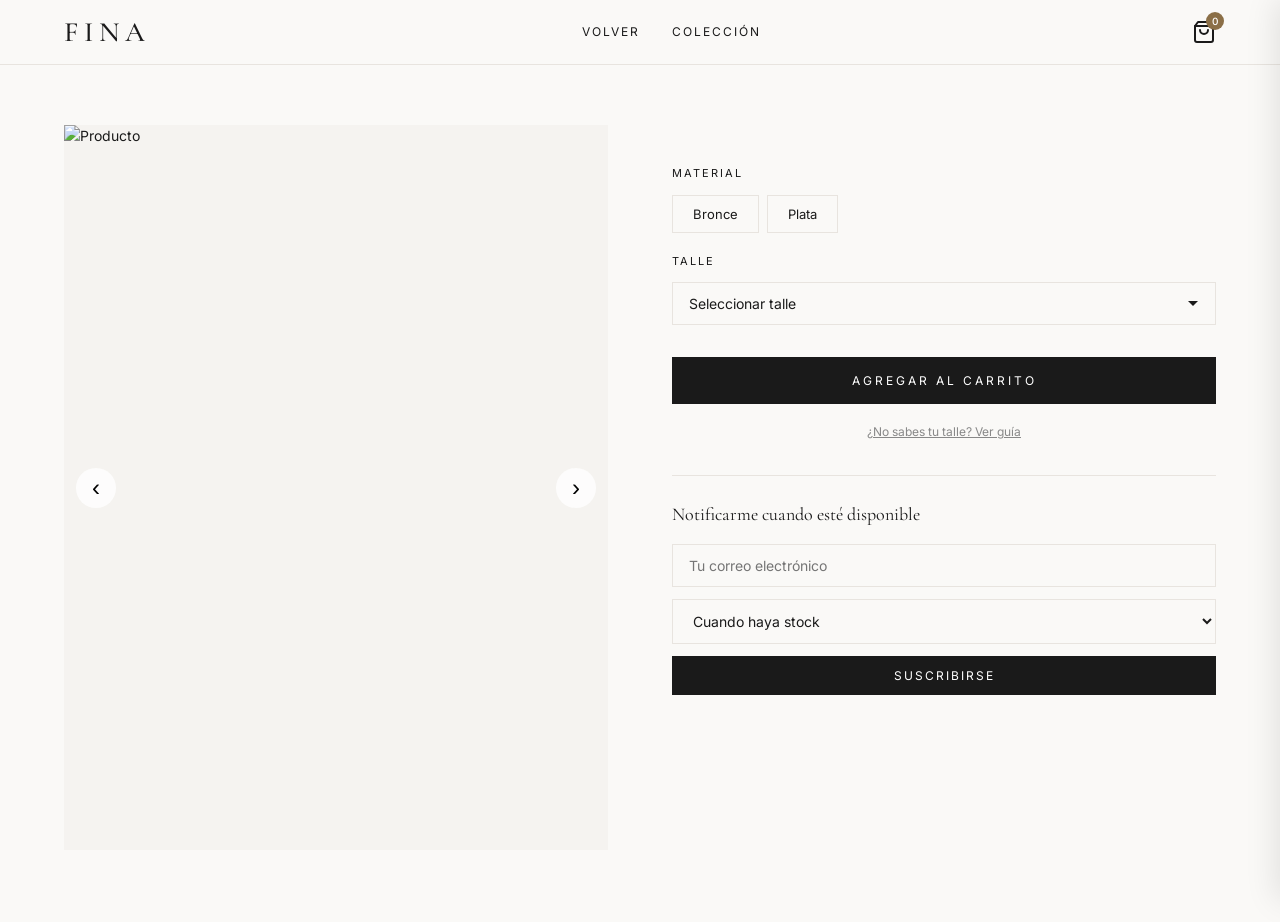
==== producto.html @ 8e187dfd "Sitio FINA Joyería — lanzamiento inicial Tienda online para anillos artesanales con conexión a Supab" ====
<!DOCTYPE html>
<html lang="es">
<head>
    <meta charset="UTF-8">
    <meta name="viewport" content="width=device-width, initial-scale=1.0">
    <title>FINA - Detalles del Producto</title>
    <link rel="stylesheet" href="styles.css">
</head>
<body>
    <!-- Header -->
    <header>
        <nav class="navbar">
            <div class="logo">FINA</div>
            <div class="nav-links">
                <a href="index.html" class="nav-link">Volver</a>
                <a href="index.html#anillos" class="nav-link">Colección</a>
            </div>
            <div class="cart-icon" onclick="toggleCart()">
                <svg xmlns="http://www.w3.org/2000/svg" width="24" height="24" viewBox="0 0 24 24" fill="none" stroke="currentColor" stroke-width="2" stroke-linecap="round" stroke-linejoin="round">
                    <path d="M6 2L3 6v14a2 2 0 0 0 2 2h14a2 2 0 0 0 2-2V6l-3-4z"/>
                    <line x1="3" y1="6" x2="21" y2="6"/>
                    <path d="M16 10a4 4 0 0 1-8 0"/>
                </svg>
                <span id="cart-count" class="cart-count">0</span>
            </div>
        </nav>
    </header>

    <!-- Product Details -->
    <section class="product-details-section">
        <div class="product-details-container">
            <!-- Image Gallery -->
            <div class="product-gallery">
                <div class="gallery-wrapper">
                    <img id="main-image" src="" alt="Producto" class="gallery-main-image">
                    <button class="gallery-arrow prev" onclick="prevImage()">‹</button>
                    <button class="gallery-arrow next" onclick="nextImage()">›</button>
                </div>
                <div class="gallery-thumbnails">
                    <div class="thumbnail-container" id="thumbnails"></div>
                </div>
            </div>

            <!-- Product Info -->
            <div class="product-info-details">
                <div class="product-code" id="product-code"></div>
                <h1 class="product-title" id="product-title"></h1>
                <p class="product-description" id="product-description"></p>

                <div class="product-price-section">
                    <div class="price" id="product-price"></div>
                    <div class="installments" id="product-installments"></div>
                </div>

                <div class="product-options">
                    <div class="option-group">
                        <label>Material</label>
                        <div class="material-selector" id="material-selector">
                            <button class="material-btn" data-material="bronce" onclick="selectMaterial('bronce')">Bronce</button>
                            <button class="material-btn" data-material="plata" onclick="selectMaterial('plata')">Plata</button>
                        </div>
                    </div>

                    <div class="option-group">
                        <label>Talle</label>
                        <select class="size-select" id="size-select">
                            <option value="">Seleccionar talle</option>
                            <option value="08">08</option>
                            <option value="09">09</option>
                            <option value="10">10</option>
                            <option value="11">11</option>
                            <option value="12">12</option>
                            <option value="13">13</option>
                            <option value="14">14</option>
                            <option value="15">15</option>
                            <option value="16">16</option>
                            <option value="17">17</option>
                            <option value="18">18</option>
                            <option value="19">19</option>
                            <option value="20">20</option>
                            <option value="21">21</option>
                            <option value="22">22</option>
                            <option value="23">23</option>
                            <option value="24">24</option>
                            <option value="25">25</option>
                            <option value="26">26</option>
                            <option value="27">27</option>
                            <option value="28">28</option>
                            <option value="29">29</option>
                            <option value="30">30</option>
                        </select>
                    </div>
                </div>

                <button class="add-to-cart-btn" onclick="addToCartFromDetails()">Agregar al carrito</button>

                <div class="size-guide-link-container">
                    <a href="#" onclick="openSizeGuide(); return false;" class="size-guide-link">¿No sabes tu talle? Ver guía</a>
                </div>

                <!-- Email Subscription Section -->
                <div class="email-subscription-section">
                    <h4>Notificarme cuando esté disponible</h4>
                    <form id="email-subscription-form" class="subscription-form">
                        <input type="email" name="email" placeholder="Tu correo electrónico" required>
                        <select name="notification-types">
                            <option value="stock_alert">Cuando haya stock</option>
                            <option value="new_product">Nuevos productos</option>
                            <option value="coming_soon">Próximamente</option>
                            <option value="stock_alert,new_product,coming_soon">Todas las notificaciones</option>
                        </select>
                        <button type="submit">Suscribirse</button>
                    </form>
                </div>
            </div>
        </div>
    </section>

    <!-- Cart Sidebar -->
    <div id="cart-sidebar" class="cart-sidebar">
        <div class="cart-header">
            <h2>Tu Carrito</h2>
            <button class="close-cart" onclick="toggleCart()">×</button>
        </div>
        <div id="cart-items" class="cart-items"></div>
        <div class="cart-footer">
            <div class="cart-total">
                <p>Total: <span id="cart-total">$0</span></p>
            </div>
            <div class="slide-button-container">
                <div class="slide-button-wrapper">
                    <div class="slide-button-bg"></div>
                    <button class="slide-button" id="slide-button">
                        <svg xmlns="http://www.w3.org/2000/svg" width="20" height="20" viewBox="0 0 24 24" fill="none" stroke="currentColor" stroke-width="2" stroke-linecap="round" stroke-linejoin="round">
                            <line x1="22" y1="2" x2="11" y2="13"/>
                            <polygon points="22 2 15 22 11 13 2 9 22 2"/>
                        </svg>
                    </button>
                    <span class="slide-text">Desliza para continuar</span>
                </div>
            </div>
        </div>
    </div>

    <!-- Cart Overlay -->
    <div id="cart-overlay" class="cart-overlay" onclick="toggleCart()"></div>

    <script type="module" src="script.js"></script>
    <script type="module" src="producto.js"></script>
</body>
</html>
---- styles.css ----
@import url('https://fonts.googleapis.com/css2?family=Cormorant+Garamond:ital,wght@0,300;0,400;0,500;0,600;1,300;1,400&family=Inter:wght@300;400;500&display=swap');

*, *::before, *::after { box-sizing: border-box; margin: 0; padding: 0; }

:root {
  --cream: #faf9f7;
  --dark: #1a1a1a;
  --brown: #8b6f47;
  --border: #e8e4df;
  --white: #fff;
  --gray: #888;
  --light: #f5f3f0;
}

html { scroll-behavior: smooth; }

body {
  font-family: 'Inter', sans-serif;
  background: var(--cream);
  color: var(--dark);
  font-size: 14px;
  line-height: 1.6;
}

/* ── NAVBAR ── */
header {
  position: sticky;
  top: 0;
  z-index: 100;
  background: var(--cream);
  border-bottom: 1px solid var(--border);
}

.navbar {
  max-width: 1200px;
  margin: 0 auto;
  padding: 0 24px;
  height: 64px;
  display: flex;
  align-items: center;
  justify-content: space-between;
}

.logo {
  font-family: 'Cormorant Garamond', serif;
  font-size: 28px;
  font-weight: 500;
  letter-spacing: 6px;
  cursor: pointer;
  text-decoration: none;
  color: var(--dark);
}

.nav-links { display: flex; gap: 32px; }

.nav-link {
  text-decoration: none;
  color: var(--dark);
  font-size: 12px;
  letter-spacing: 2px;
  text-transform: uppercase;
  transition: color 0.2s;
}
.nav-link:hover { color: var(--brown); }

.cart-icon {
  cursor: pointer;
  position: relative;
  display: flex;
  align-items: center;
  color: var(--dark);
  transition: color 0.2s;
}
.cart-icon:hover { color: var(--brown); }

.cart-count {
  position: absolute;
  top: -8px; right: -8px;
  background: var(--brown);
  color: #fff;
  border-radius: 50%;
  width: 18px; height: 18px;
  font-size: 10px;
  display: flex;
  align-items: center;
  justify-content: center;
  font-weight: 500;
}

/* ── HERO SLIDER ── */
.hero-slider {
  position: relative;
  width: 100%;
  height: calc(100vh - 64px);
  overflow: hidden;
}

.slider-container, .slider-wrapper {
  position: relative;
  width: 100%;
  height: 100%;
}

.slide {
  position: absolute;
  inset: 0;
  width: 100%; height: 100%;
  object-fit: cover;
  opacity: 0;
  transition: opacity 0.8s ease;
}
.slide.active { opacity: 1; }

.slider-arrow {
  position: absolute;
  top: 50%;
  transform: translateY(-50%);
  background: rgba(255,255,255,0.75);
  border: none;
  width: 48px; height: 48px;
  border-radius: 50%;
  font-size: 28px;
  cursor: pointer;
  z-index: 10;
  display: flex;
  align-items: center;
  justify-content: center;
  transition: background 0.2s;
  color: var(--dark);
}
.slider-arrow:hover { background: #fff; }
.slider-arrow.prev { left: 20px; }
.slider-arrow.next { right: 20px; }

.slider-dots {
  position: absolute;
  bottom: 20px;
  left: 50%;
  transform: translateX(-50%);
  display: flex;
  gap: 8px;
  z-index: 10;
}

.dot {
  width: 8px; height: 8px;
  border-radius: 50%;
  background: rgba(255,255,255,0.5);
  cursor: pointer;
  transition: background 0.3s;
}
.dot.active { background: #fff; }

/* ── PRODUCTS SECTION ── */
.products-section {
  max-width: 1200px;
  margin: 0 auto;
  padding: 80px 24px;
}

.section-title {
  font-family: 'Cormorant Garamond', serif;
  font-size: 36px;
  font-weight: 400;
  letter-spacing: 4px;
  text-align: center;
  margin-bottom: 48px;
}

.products-grid {
  display: grid;
  grid-template-columns: repeat(auto-fill, minmax(280px, 1fr));
  gap: 32px;
}

.loading {
  grid-column: 1 / -1;
  text-align: center;
  color: var(--gray);
  padding: 80px 0;
  letter-spacing: 1px;
}

.product-card {
  cursor: pointer;
  transition: transform 0.3s;
}
.product-card:hover { transform: translateY(-4px); }

.product-card-image-wrapper {
  position: relative;
  overflow: hidden;
  aspect-ratio: 3 / 4;
  background: var(--light);
  margin-bottom: 16px;
}
.product-card-image-wrapper img {
  width: 100%; height: 100%;
  object-fit: cover;
  transition: transform 0.5s ease;
}
.product-card:hover .product-card-image-wrapper img { transform: scale(1.05); }

.product-card-badge {
  position: absolute;
  top: 12px; left: 12px;
  background: var(--dark);
  color: #fff;
  font-size: 10px;
  letter-spacing: 2px;
  text-transform: uppercase;
  padding: 4px 10px;
}

.product-card-info { padding: 0 4px; }

.product-card-code {
  font-size: 11px;
  color: var(--gray);
  letter-spacing: 2px;
  text-transform: uppercase;
  margin-bottom: 4px;
}

.product-card-name {
  font-family: 'Cormorant Garamond', serif;
  font-size: 22px;
  font-weight: 400;
  margin-bottom: 8px;
}

.product-card-price {
  font-size: 14px;
  color: var(--brown);
  font-weight: 500;
}

.product-card-btn {
  display: block;
  width: 100%;
  margin-top: 12px;
  padding: 12px;
  background: transparent;
  border: 1px solid var(--dark);
  color: var(--dark);
  font-family: 'Inter', sans-serif;
  font-size: 11px;
  letter-spacing: 2px;
  text-transform: uppercase;
  cursor: pointer;
  transition: all 0.2s;
}
.product-card-btn:hover:not(:disabled) {
  background: var(--dark);
  color: #fff;
}
.product-card-btn:disabled {
  border-color: var(--border);
  color: var(--gray);
  cursor: default;
}

.coming-soon-section { margin-top: 80px; }
.product-card.coming-soon .product-card-image-wrapper { filter: grayscale(0.3); }

/* ── CART SIDEBAR ── */
.cart-sidebar {
  position: fixed;
  top: 0; right: -420px;
  width: 420px;
  height: 100vh;
  background: var(--white);
  z-index: 200;
  display: flex;
  flex-direction: column;
  transition: right 0.4s ease;
  box-shadow: -4px 0 30px rgba(0,0,0,0.1);
}
.cart-sidebar.open { right: 0; }

.cart-header {
  padding: 24px;
  border-bottom: 1px solid var(--border);
  display: flex;
  justify-content: space-between;
  align-items: center;
}
.cart-header h2 {
  font-family: 'Cormorant Garamond', serif;
  font-size: 24px;
  font-weight: 400;
  letter-spacing: 2px;
}

.close-cart {
  background: none;
  border: none;
  font-size: 28px;
  cursor: pointer;
  color: var(--dark);
  line-height: 1;
}

.cart-items {
  flex: 1;
  overflow-y: auto;
  padding: 16px 24px;
}

.cart-item {
  display: flex;
  gap: 16px;
  padding: 16px 0;
  border-bottom: 1px solid var(--border);
}
.cart-item img {
  width: 80px; height: 80px;
  object-fit: cover;
  flex-shrink: 0;
}
.cart-item-info { flex: 1; }
.cart-item-name {
  font-family: 'Cormorant Garamond', serif;
  font-size: 18px;
  margin-bottom: 4px;
}
.cart-item-details { font-size: 12px; color: var(--gray); margin-bottom: 8px; }
.cart-item-price { font-size: 14px; color: var(--brown); font-weight: 500; }

.cart-item-remove {
  background: none;
  border: none;
  color: var(--gray);
  cursor: pointer;
  font-size: 20px;
  align-self: flex-start;
  transition: color 0.2s;
}
.cart-item-remove:hover { color: var(--dark); }

.cart-footer {
  padding: 24px;
  border-top: 1px solid var(--border);
}
.cart-total { margin-bottom: 20px; font-size: 16px; }
.cart-total span { font-weight: 600; color: var(--brown); }
.cart-empty { text-align: center; color: var(--gray); padding: 48px 0; }

/* Slide button */
.slide-button-wrapper {
  position: relative;
  width: 100%; height: 56px;
  background: var(--light);
  overflow: hidden;
  display: flex;
  align-items: center;
}
.slide-button-bg {
  position: absolute;
  left: 0; top: 0;
  height: 100%; width: 56px;
  background: var(--dark);
  pointer-events: none;
}
.slide-button {
  position: relative;
  z-index: 2;
  width: 56px; height: 56px;
  background: var(--dark);
  border: none;
  color: #fff;
  cursor: grab;
  display: flex;
  align-items: center;
  justify-content: center;
  flex-shrink: 0;
  touch-action: none;
}
.slide-button:active { cursor: grabbing; }
.slide-text {
  position: relative;
  z-index: 2;
  flex: 1;
  text-align: center;
  font-size: 11px;
  letter-spacing: 2px;
  text-transform: uppercase;
  color: var(--gray);
  user-select: none;
  pointer-events: none;
}

.cart-overlay {
  position: fixed;
  inset: 0;
  background: rgba(0,0,0,0.3);
  z-index: 150;
  opacity: 0;
  pointer-events: none;
  transition: opacity 0.4s;
}
.cart-overlay.open { opacity: 1; pointer-events: all; }

/* ── FOOTER ── */
footer {
  background: var(--dark);
  color: var(--white);
  padding: 48px 24px 24px;
}
.footer-content {
  max-width: 1200px;
  margin: 0 auto;
  display: flex;
  justify-content: space-between;
  align-items: flex-start;
  margin-bottom: 32px;
}
.footer-left h3 {
  font-family: 'Cormorant Garamond', serif;
  font-size: 28px;
  font-weight: 500;
  letter-spacing: 6px;
  margin-bottom: 8px;
}
.footer-left p { color: #aaa; font-size: 13px; }

.contact-link {
  display: flex;
  align-items: center;
  gap: 8px;
  color: #ccc;
  text-decoration: none;
  font-size: 13px;
  transition: color 0.2s;
}
.contact-link:hover { color: #fff; }
.contact-link-small { color: #aaa; text-decoration: none; font-size: 13px; }

.copyright {
  max-width: 1200px;
  margin: 0 auto;
  padding-top: 24px;
  border-top: 1px solid #333;
  font-size: 12px;
  color: #666;
  text-align: center;
}

/* ── PRODUCT DETAILS PAGE ── */
.product-details-section {
  max-width: 1200px;
  margin: 0 auto;
  padding: 60px 24px;
}
.product-details-container {
  display: grid;
  grid-template-columns: 1fr 1fr;
  gap: 64px;
  align-items: start;
}

.product-gallery { position: sticky; top: 84px; }

.gallery-wrapper {
  position: relative;
  aspect-ratio: 3 / 4;
  overflow: hidden;
  background: var(--light);
}
.gallery-main-image { width: 100%; height: 100%; object-fit: cover; }

.gallery-arrow {
  position: absolute;
  top: 50%;
  transform: translateY(-50%);
  background: rgba(255,255,255,0.8);
  border: none;
  width: 40px; height: 40px;
  border-radius: 50%;
  font-size: 24px;
  cursor: pointer;
  display: flex;
  align-items: center;
  justify-content: center;
  transition: background 0.2s;
}
.gallery-arrow:hover { background: #fff; }
.gallery-arrow.prev { left: 12px; }
.gallery-arrow.next { right: 12px; }

.gallery-thumbnails { margin-top: 12px; }
.thumbnail-container { display: flex; gap: 8px; flex-wrap: wrap; }

.thumb {
  width: 72px; height: 72px;
  object-fit: cover;
  cursor: pointer;
  opacity: 0.6;
  transition: opacity 0.2s;
  border: 2px solid transparent;
}
.thumb.active, .thumb:hover { opacity: 1; border-color: var(--dark); }

.product-info-details { padding-top: 8px; }
.product-code { font-size: 11px; color: var(--gray); letter-spacing: 3px; text-transform: uppercase; margin-bottom: 8px; }
.product-title { font-family: 'Cormorant Garamond', serif; font-size: 40px; font-weight: 400; margin-bottom: 16px; line-height: 1.1; }
.product-description { color: var(--gray); font-size: 14px; line-height: 1.8; margin-bottom: 32px; }

.product-price-section { margin-bottom: 32px; }
.price { font-family: 'Cormorant Garamond', serif; font-size: 32px; color: var(--brown); margin-bottom: 4px; }
.installments { font-size: 13px; color: var(--gray); }

.product-options { margin-bottom: 32px; }
.option-group { margin-bottom: 20px; }
.option-group label { display: block; font-size: 11px; letter-spacing: 2px; text-transform: uppercase; margin-bottom: 12px; }

.material-selector { display: flex; gap: 8px; }
.material-btn {
  padding: 10px 20px;
  border: 1px solid var(--border);
  background: transparent;
  font-family: 'Inter', sans-serif;
  font-size: 13px;
  cursor: pointer;
  transition: all 0.2s;
  color: var(--dark);
}
.material-btn.active { background: var(--dark); color: #fff; border-color: var(--dark); }

.size-select {
  width: 100%;
  padding: 12px 16px;
  border: 1px solid var(--border);
  background: var(--cream);
  font-family: 'Inter', sans-serif;
  font-size: 14px;
  color: var(--dark);
  appearance: none;
  cursor: pointer;
  background-image: url("data:image/svg+xml,%3Csvg xmlns='http://www.w3.org/2000/svg' width='12' height='12' viewBox='0 0 12 12'%3E%3Cpath d='M6 8L1 3h10z' fill='%231a1a1a'/%3E%3C/svg%3E");
  background-repeat: no-repeat;
  background-position: right 16px center;
}

.add-to-cart-btn {
  width: 100%;
  padding: 16px;
  background: var(--dark);
  color: #fff;
  border: none;
  font-family: 'Inter', sans-serif;
  font-size: 12px;
  letter-spacing: 3px;
  text-transform: uppercase;
  cursor: pointer;
  transition: background 0.2s;
  margin-bottom: 16px;
}
.add-to-cart-btn:hover { background: var(--brown); }

.size-guide-link-container { text-align: center; margin-bottom: 32px; }
.size-guide-link { color: var(--gray); font-size: 12px; text-decoration: underline; cursor: pointer; }

.email-subscription-section { border-top: 1px solid var(--border); padding-top: 24px; }
.email-subscription-section h4 { font-family: 'Cormorant Garamond', serif; font-size: 18px; font-weight: 400; margin-bottom: 16px; }

.subscription-form { display: flex; flex-direction: column; gap: 12px; }
.subscription-form input,
.subscription-form select {
  padding: 12px 16px;
  border: 1px solid var(--border);
  background: transparent;
  font-family: 'Inter', sans-serif;
  font-size: 14px;
  color: var(--dark);
}
.subscription-form button {
  padding: 12px;
  background: var(--dark);
  color: #fff;
  border: none;
  font-family: 'Inter', sans-serif;
  font-size: 12px;
  letter-spacing: 2px;
  text-transform: uppercase;
  cursor: pointer;
  transition: background 0.2s;
}
.subscription-form button:hover { background: var(--brown); }

/* ── PAYMENT PAGE ── */
.payment-section { max-width: 800px; margin: 0 auto; padding: 60px 24px; }

.payment-methods,
.delivery-methods {
  display: grid;
  grid-template-columns: repeat(auto-fit, minmax(200px, 1fr));
  gap: 16px;
  margin-bottom: 32px;
}

.payment-card,
.delivery-card {
  border: 2px solid var(--border);
  padding: 24px;
  cursor: pointer;
  transition: all 0.2s;
  text-align: center;
}
.payment-card:hover, .delivery-card:hover { border-color: var(--dark); }
.payment-card.selected, .delivery-card.selected { border-color: var(--brown); background: #fdf5ec; }

.payment-icon, .delivery-icon {
  color: var(--brown);
  margin-bottom: 12px;
  display: flex;
  justify-content: center;
}
.payment-card h3, .delivery-card h3 { font-family: 'Cormorant Garamond', serif; font-size: 20px; font-weight: 400; margin-bottom: 4px; }
.payment-card p, .delivery-card p { font-size: 13px; color: var(--gray); }
.payment-highlight, .delivery-highlight { color: var(--brown) !important; font-weight: 500 !important; margin-top: 8px; }

.payment-divider { height: 1px; background: var(--border); margin: 32px 0; }

.order-summary { border: 1px solid var(--border); padding: 32px; margin-top: 40px; }
.order-summary h3 { font-family: 'Cormorant Garamond', serif; font-size: 24px; font-weight: 400; margin-bottom: 24px; }

.order-item {
  display: flex;
  justify-content: space-between;
  align-items: center;
  padding: 12px 0;
  border-bottom: 1px solid var(--border);
}
.order-item-name { font-weight: 500; margin-bottom: 2px; }
.order-item-details { color: var(--gray); font-size: 12px; }
.order-item-price { color: var(--brown); font-weight: 500; white-space: nowrap; margin-left: 16px; }

.order-total { font-size: 18px; font-weight: 600; text-align: right; padding-top: 16px; color: var(--brown); }

.confirm-order-btn {
  width: 100%;
  padding: 16px;
  background: #25D366;
  color: #fff;
  border: none;
  font-family: 'Inter', sans-serif;
  font-size: 13px;
  letter-spacing: 2px;
  text-transform: uppercase;
  cursor: pointer;
  display: flex;
  align-items: center;
  justify-content: center;
  gap: 12px;
  margin-top: 24px;
  transition: background 0.2s;
}
.confirm-order-btn:hover { background: #1da851; }

.back-btn { margin-top: 24px; }
.back-btn button { background: none; border: none; color: var(--gray); cursor: pointer; font-size: 14px; }
.back-btn button:hover { color: var(--dark); }

/* ── RESPONSIVE ── */
@media (max-width: 768px) {
  .hero-slider { height: 60vh; }
  .products-grid { grid-template-columns: repeat(2, 1fr); gap: 16px; }
  .product-details-container { grid-template-columns: 1fr; gap: 32px; }
  .product-gallery { position: static; }
  .cart-sidebar { width: 100%; right: -100%; }
  .navbar { padding: 0 16px; }
  .logo { font-size: 22px; letter-spacing: 4px; }
  .nav-links { gap: 16px; }
}

@media (max-width: 480px) {
  .products-grid { grid-template-columns: 1fr; }
  .product-title { font-size: 32px; }
}
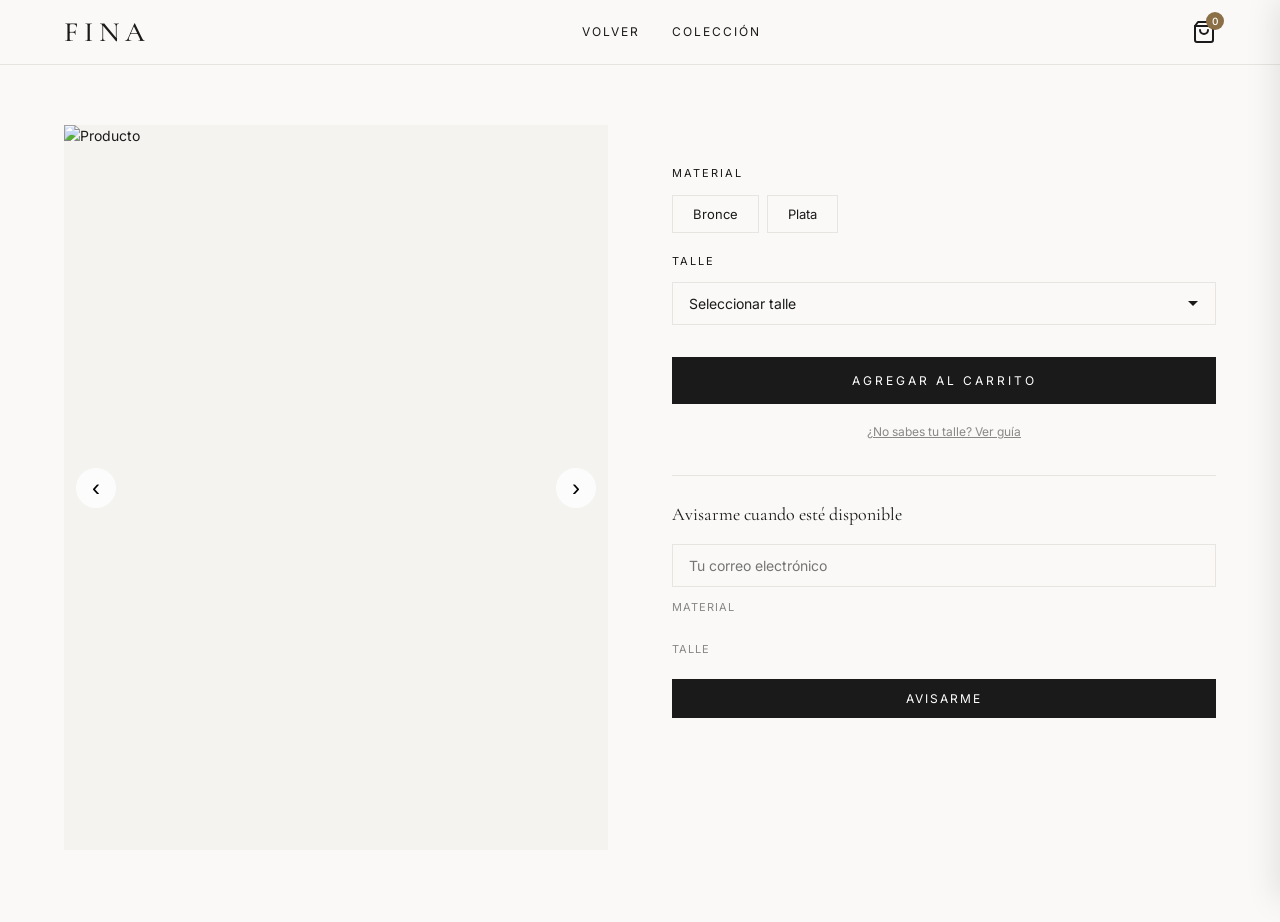
==== commit 484e9e5b: "feat: size guide modal, alpaca material, subscription by size+material, mobile cart fix Co-Authored-" ====
--- a/producto.html
+++ b/producto.html
@@ -100,16 +100,20 @@
 
                 <!-- Email Subscription Section -->
                 <div class="email-subscription-section">
-                    <h4>Notificarme cuando esté disponible</h4>
+                    <h4>Avisarme cuando esté disponible</h4>
                     <form id="email-subscription-form" class="subscription-form">
-                        <input type="email" name="email" placeholder="Tu correo electrónico" required>
-                        <select name="notification-types">
-                            <option value="stock_alert">Cuando haya stock</option>
-                            <option value="new_product">Nuevos productos</option>
-                            <option value="coming_soon">Próximamente</option>
-                            <option value="stock_alert,new_product,coming_soon">Todas las notificaciones</option>
-                        </select>
-                        <button type="submit">Suscribirse</button>
+                        <input type="email" id="sub-email" placeholder="Tu correo electrónico" required>
+                        <div class="sub-options">
+                            <div class="sub-group">
+                                <label class="sub-label">Material</label>
+                                <div id="sub-materials" class="sub-toggles"></div>
+                            </div>
+                            <div class="sub-group">
+                                <label class="sub-label">Talle</label>
+                                <div id="sub-sizes" class="sub-toggles"></div>
+                            </div>
+                        </div>
+                        <button type="submit">Avisarme</button>
                     </form>
                 </div>
             </div>
@@ -145,6 +149,44 @@
     <!-- Cart Overlay -->
     <div id="cart-overlay" class="cart-overlay" onclick="toggleCart()"></div>
 
+    <!-- Size Guide Modal -->
+    <div id="size-guide-overlay" class="size-guide-overlay" onclick="closeSizeGuide()">
+        <div class="size-guide-modal" onclick="event.stopPropagation()">
+            <button class="size-guide-close" onclick="closeSizeGuide()">×</button>
+            <h2 class="size-guide-title">Guía de Talles</h2>
+            <table class="size-guide-table">
+                <thead><tr><th>Talle</th><th>Diámetro (mm)</th></tr></thead>
+                <tbody>
+                    <tr><td>08</td><td>14.9</td></tr><tr><td>09</td><td>15.3</td></tr>
+                    <tr><td>10</td><td>15.7</td></tr><tr><td>11</td><td>16.1</td></tr>
+                    <tr><td>12</td><td>16.5</td></tr><tr><td>13</td><td>16.9</td></tr>
+                    <tr><td>14</td><td>17.3</td></tr><tr><td>15</td><td>17.7</td></tr>
+                    <tr><td>16</td><td>18.2</td></tr><tr><td>17</td><td>18.6</td></tr>
+                    <tr><td>18</td><td>19.0</td></tr><tr><td>19</td><td>19.4</td></tr>
+                    <tr><td>20</td><td>19.8</td></tr><tr><td>21</td><td>20.2</td></tr>
+                    <tr><td>22</td><td>20.6</td></tr><tr><td>23</td><td>21.0</td></tr>
+                    <tr><td>24</td><td>21.4</td></tr><tr><td>25</td><td>21.8</td></tr>
+                    <tr><td>26</td><td>22.2</td></tr><tr><td>27</td><td>22.6</td></tr>
+                    <tr><td>28</td><td>23.0</td></tr><tr><td>29</td><td>23.4</td></tr>
+                    <tr><td>30</td><td>23.8</td></tr>
+                </tbody>
+            </table>
+            <div class="size-guide-tips">
+                <h3>Cómo medir tu talle</h3>
+                <ul>
+                    <li><strong>Con un anillo que ya tengas:</strong> Medí el diámetro interno y comparalo con la tabla.</li>
+                    <li><strong>Con un hilo:</strong> Enrollalo alrededor de tu dedo, marcá donde se une y medí el largo. Dividí por 3.14 para obtener el diámetro.</li>
+                </ul>
+                <h3 style="margin-top:16px;">Consejos</h3>
+                <ul>
+                    <li>Medí al final del día, cuando el dedo está más hinchado.</li>
+                    <li>Si estás entre dos talles, elegí el más grande.</li>
+                    <li>La temperatura puede afectar el tamaño del dedo.</li>
+                </ul>
+            </div>
+        </div>
+    </div>
+
     <script type="module" src="script.js"></script>
     <script type="module" src="producto.js"></script>
 </body>
--- a/styles.css
+++ b/styles.css
@@ -662,16 +662,133 @@
 .back-btn button { background: none; border: none; color: var(--gray); cursor: pointer; font-size: 14px; }
 .back-btn button:hover { color: var(--dark); }
 
+/* ── SIZE GUIDE MODAL ── */
+.size-guide-overlay {
+  display: none;
+  position: fixed;
+  inset: 0;
+  background: rgba(0,0,0,0.5);
+  z-index: 300;
+  align-items: center;
+  justify-content: center;
+  padding: 24px;
+  overflow-y: auto;
+}
+.size-guide-overlay.open { display: flex; }
+
+.size-guide-modal {
+  background: var(--white);
+  max-width: 520px;
+  width: 100%;
+  padding: 40px;
+  position: relative;
+  max-height: 90vh;
+  overflow-y: auto;
+}
+
+.size-guide-close {
+  position: absolute;
+  top: 16px; right: 16px;
+  background: none;
+  border: none;
+  font-size: 28px;
+  cursor: pointer;
+  color: var(--gray);
+  line-height: 1;
+}
+.size-guide-close:hover { color: var(--dark); }
+
+.size-guide-title {
+  font-family: 'Cormorant Garamond', serif;
+  font-size: 28px;
+  font-weight: 400;
+  letter-spacing: 3px;
+  margin-bottom: 24px;
+  text-align: center;
+}
+
+.size-guide-table {
+  width: 100%;
+  border-collapse: collapse;
+  margin-bottom: 28px;
+  font-size: 14px;
+}
+.size-guide-table th,
+.size-guide-table td {
+  border: 1px solid var(--border);
+  padding: 8px 16px;
+  text-align: center;
+}
+.size-guide-table th {
+  background: var(--light);
+  font-size: 11px;
+  letter-spacing: 1px;
+  text-transform: uppercase;
+  font-weight: 400;
+}
+
+.size-guide-tips {
+  background: var(--light);
+  padding: 20px;
+  font-size: 13px;
+  line-height: 1.7;
+}
+.size-guide-tips h3 {
+  font-family: 'Cormorant Garamond', serif;
+  font-size: 18px;
+  font-weight: 400;
+  margin-bottom: 8px;
+}
+.size-guide-tips ul { margin-left: 16px; }
+.size-guide-tips li { margin-bottom: 6px; }
+
+/* ── SUBSCRIPTION FORM (updated) ── */
+.sub-options { display: flex; flex-direction: column; gap: 16px; }
+.sub-group {}
+.sub-label {
+  display: block;
+  font-size: 11px;
+  letter-spacing: 1px;
+  text-transform: uppercase;
+  color: var(--gray);
+  margin-bottom: 8px;
+}
+.sub-toggles { display: flex; flex-wrap: wrap; gap: 6px; }
+.sub-toggle {
+  padding: 6px 12px;
+  border: 1px solid var(--border);
+  background: transparent;
+  font-family: 'Inter', sans-serif;
+  font-size: 12px;
+  cursor: pointer;
+  transition: all 0.15s;
+  color: var(--dark);
+}
+.sub-toggle.active { background: var(--dark); color: var(--white); border-color: var(--dark); }
+
 /* ── RESPONSIVE ── */
 @media (max-width: 768px) {
   .hero-slider { height: 60vh; }
   .products-grid { grid-template-columns: repeat(2, 1fr); gap: 16px; }
   .product-details-container { grid-template-columns: 1fr; gap: 32px; }
   .product-gallery { position: static; }
-  .cart-sidebar { width: 100%; right: -100%; }
   .navbar { padding: 0 16px; }
   .logo { font-size: 22px; letter-spacing: 4px; }
   .nav-links { gap: 16px; }
+
+  /* Cart mobile fix */
+  .cart-sidebar {
+    width: 100%;
+    right: -100%;
+    height: 100vh;
+    height: 100dvh;
+  }
+  .cart-items { min-height: 0; }
+  .cart-footer {
+    flex-shrink: 0;
+    padding-bottom: max(24px, env(safe-area-inset-bottom));
+  }
+  .size-guide-modal { padding: 24px; }
 }
 
 @media (max-width: 480px) {
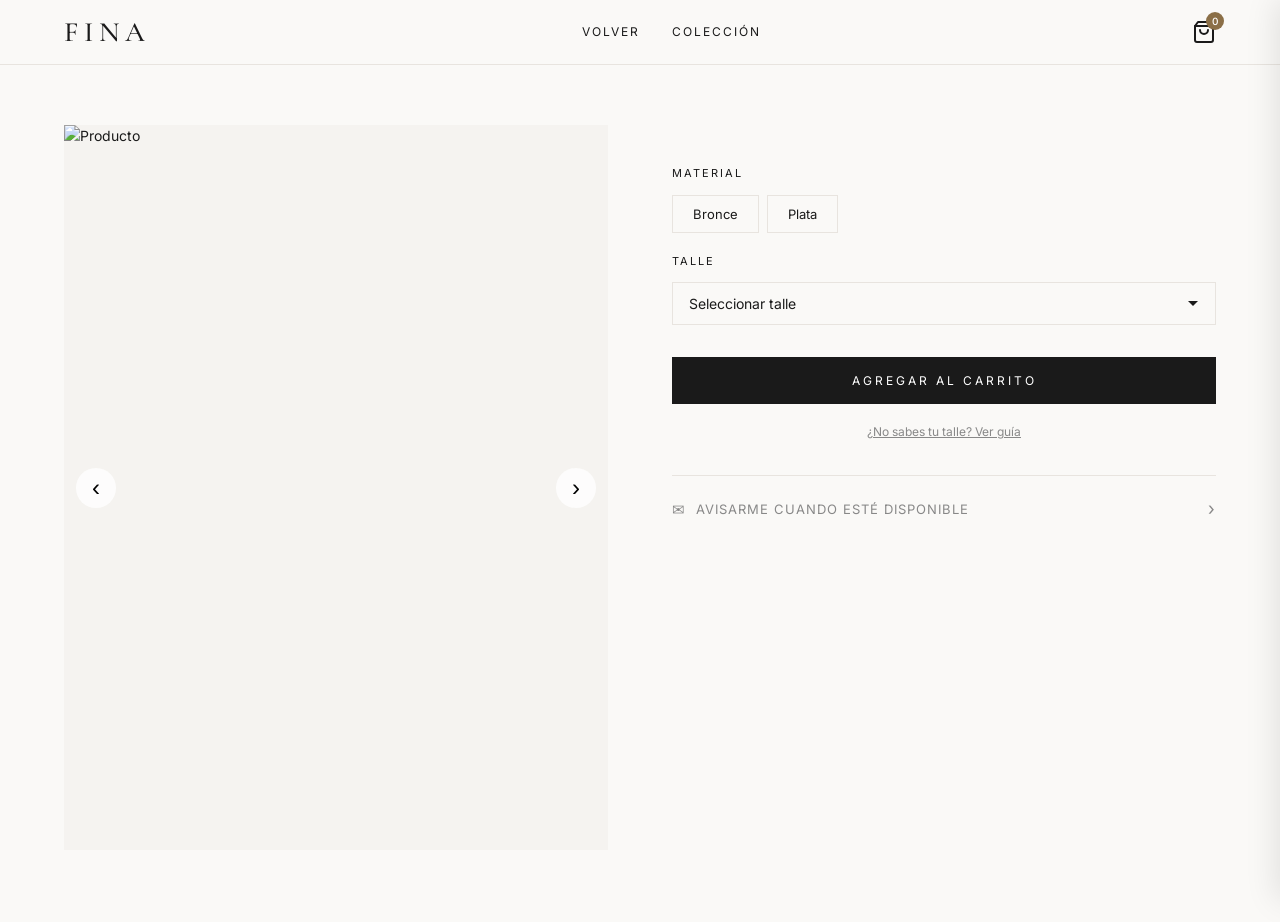
==== commit fdb7dc8b: "feat: subscription accordion, price typography rework Co-Authored-By: Claude Sonnet 4.6 <noreply@ant" ====
--- a/producto.html
+++ b/producto.html
@@ -100,21 +100,27 @@
 
                 <!-- Email Subscription Section -->
                 <div class="email-subscription-section">
-                    <h4>Avisarme cuando esté disponible</h4>
-                    <form id="email-subscription-form" class="subscription-form">
-                        <input type="email" id="sub-email" placeholder="Tu correo electrónico" required>
-                        <div class="sub-options">
-                            <div class="sub-group">
-                                <label class="sub-label">Material</label>
-                                <div id="sub-materials" class="sub-toggles"></div>
+                    <button class="sub-trigger" id="sub-trigger" onclick="window.toggleSubForm()" type="button">
+                        <span class="sub-trigger-icon">✉</span>
+                        Avisarme cuando esté disponible
+                        <span class="sub-trigger-arrow" id="sub-arrow">›</span>
+                    </button>
+                    <div class="sub-form-wrapper" id="sub-form-wrapper">
+                        <form id="email-subscription-form" class="subscription-form">
+                            <input type="email" id="sub-email" placeholder="Tu correo electrónico" required>
+                            <div class="sub-options">
+                                <div class="sub-group">
+                                    <label class="sub-label">Material</label>
+                                    <div id="sub-materials" class="sub-toggles"></div>
+                                </div>
+                                <div class="sub-group">
+                                    <label class="sub-label">Talle</label>
+                                    <div id="sub-sizes" class="sub-toggles"></div>
+                                </div>
                             </div>
-                            <div class="sub-group">
-                                <label class="sub-label">Talle</label>
-                                <div id="sub-sizes" class="sub-toggles"></div>
-                            </div>
-                        </div>
-                        <button type="submit">Avisarme</button>
-                    </form>
+                            <button type="submit">Avisarme</button>
+                        </form>
+                    </div>
                 </div>
             </div>
         </div>
--- a/styles.css
+++ b/styles.css
@@ -230,9 +230,10 @@
 }
 
 .product-card-price {
-  font-size: 14px;
-  color: var(--brown);
-  font-weight: 500;
+  font-size: 13px;
+  color: var(--dark);
+  font-weight: 300;
+  letter-spacing: 0.05em;
 }
 
 .product-card-btn {
@@ -325,7 +326,7 @@
   margin-bottom: 4px;
 }
 .cart-item-details { font-size: 12px; color: var(--gray); margin-bottom: 8px; }
-.cart-item-price { font-size: 14px; color: var(--brown); font-weight: 500; }
+.cart-item-price { font-size: 13px; color: var(--dark); font-weight: 300; letter-spacing: 0.05em; }
 
 .cart-item-remove {
   background: none;
@@ -507,7 +508,14 @@
 .product-description { color: var(--gray); font-size: 14px; line-height: 1.8; margin-bottom: 32px; }
 
 .product-price-section { margin-bottom: 32px; }
-.price { font-family: 'Cormorant Garamond', serif; font-size: 32px; color: var(--brown); margin-bottom: 4px; }
+.price {
+  font-family: 'Inter', sans-serif;
+  font-size: 26px;
+  font-weight: 300;
+  letter-spacing: 0.08em;
+  color: var(--dark);
+  margin-bottom: 4px;
+}
 .installments { font-size: 13px; color: var(--gray); }
 
 .product-options { margin-bottom: 32px; }
@@ -562,11 +570,48 @@
 .size-guide-link { color: var(--gray); font-size: 12px; text-decoration: underline; cursor: pointer; }
 
 .email-subscription-section { border-top: 1px solid var(--border); padding-top: 24px; }
-.email-subscription-section h4 { font-family: 'Cormorant Garamond', serif; font-size: 18px; font-weight: 400; margin-bottom: 16px; }
-
-.subscription-form { display: flex; flex-direction: column; gap: 12px; }
-.subscription-form input,
-.subscription-form select {
+
+/* Trigger button */
+.sub-trigger {
+  display: flex;
+  align-items: center;
+  gap: 10px;
+  background: none;
+  border: none;
+  padding: 0;
+  cursor: pointer;
+  font-family: 'Inter', sans-serif;
+  font-size: 13px;
+  letter-spacing: 1px;
+  color: var(--gray);
+  text-transform: uppercase;
+  width: 100%;
+  text-align: left;
+  transition: color 0.2s;
+}
+.sub-trigger:hover { color: var(--dark); }
+.sub-trigger-icon { font-size: 15px; }
+.sub-trigger-arrow {
+  margin-left: auto;
+  font-size: 18px;
+  transition: transform 0.3s ease;
+  line-height: 1;
+}
+
+/* Collapsible wrapper */
+.sub-form-wrapper {
+  max-height: 0;
+  overflow: hidden;
+  transition: max-height 0.4s ease, opacity 0.3s ease;
+  opacity: 0;
+}
+.sub-form-wrapper.open {
+  max-height: 500px;
+  opacity: 1;
+}
+
+.subscription-form { display: flex; flex-direction: column; gap: 12px; padding-top: 20px; }
+.subscription-form input {
   padding: 12px 16px;
   border: 1px solid var(--border);
   background: transparent;
@@ -634,9 +679,9 @@
 }
 .order-item-name { font-weight: 500; margin-bottom: 2px; }
 .order-item-details { color: var(--gray); font-size: 12px; }
-.order-item-price { color: var(--brown); font-weight: 500; white-space: nowrap; margin-left: 16px; }
-
-.order-total { font-size: 18px; font-weight: 600; text-align: right; padding-top: 16px; color: var(--brown); }
+.order-item-price { color: var(--dark); font-weight: 300; letter-spacing: 0.05em; white-space: nowrap; margin-left: 16px; }
+
+.order-total { font-size: 20px; font-weight: 300; letter-spacing: 0.08em; text-align: right; padding-top: 16px; color: var(--dark); }
 
 .confirm-order-btn {
   width: 100%;
